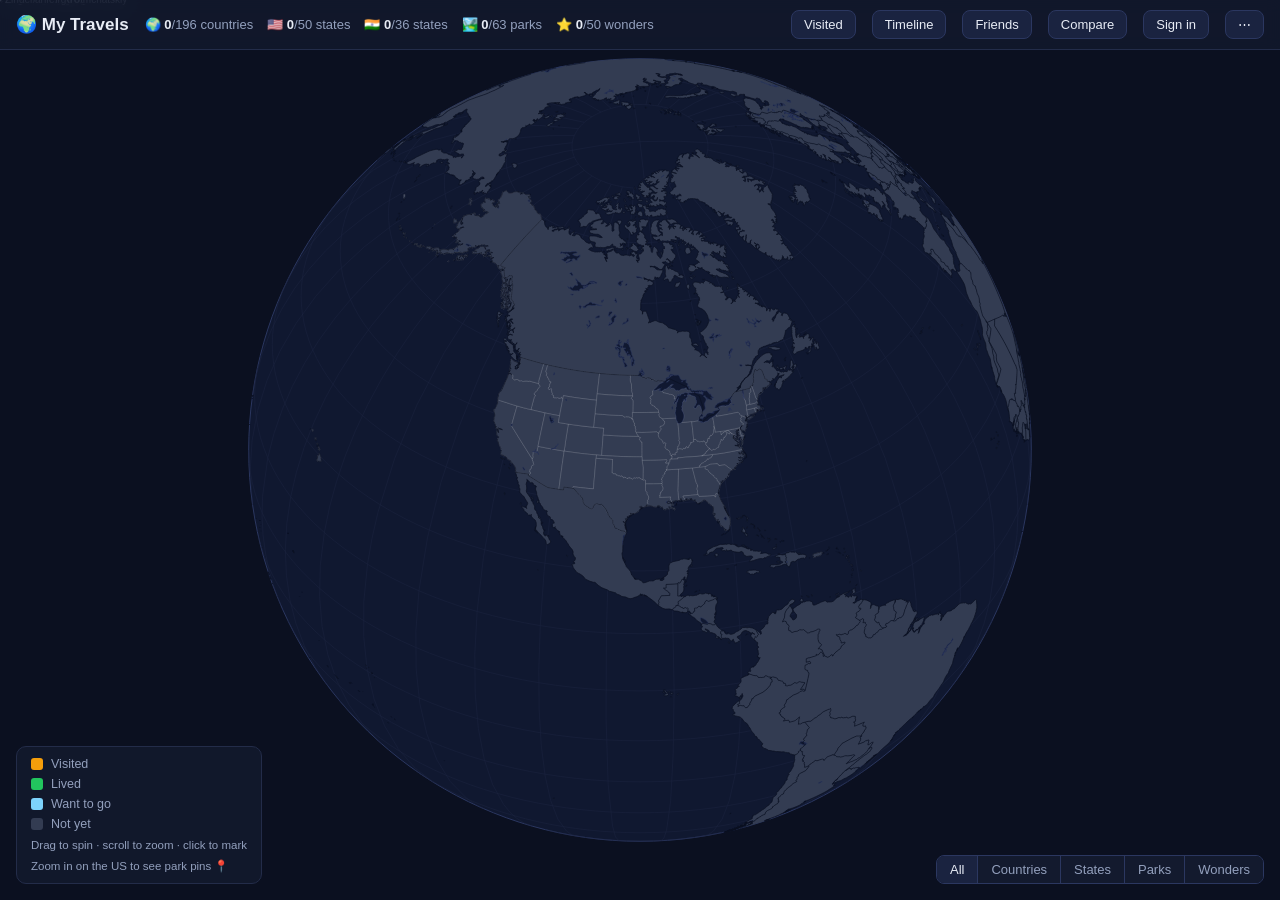
==== index.html @ b5b7df64 "update Co-Authored-By: Claude Opus 5.5 <noreply@anthropic.com>" ====
<!DOCTYPE html>
<html lang="en">
<head>
  <meta charset="UTF-8">
  <meta name="viewport" content="width=device-width, initial-scale=1.0, maximum-scale=1.0, user-scalable=no">
  <title>My Travels</title>
  <link rel="icon" href="data:image/svg+xml,<svg xmlns='http://www.w3.org/2000/svg' viewBox='0 0 100 100'><text y='.9em' font-size='90'>🌍</text></svg>">
  <link rel="stylesheet" href="css/style.css?v=23">
</head>
<body>
  <div class="topbar">
    <h1>🌍 My Travels</h1>
    <div class="stats" id="stats"></div>
    <div class="spacer"></div>
    <a href="visited.html">Visited</a>
    <a href="timeline.html">Timeline</a>
    <button class="btn" id="btn-friends">Friends</button>
    <button class="btn" id="btn-compare">Compare</button>
    <button class="btn" id="btn-account">Sign in</button>
    <div class="menu-wrap">
      <button class="btn" id="btn-menu" title="More">⋯</button>
      <div class="menu" id="menu-dropdown">
        <button id="btn-reset">Reset view</button>
        <button id="btn-export" title="Download my-travels.js to commit to git">Export data</button>
        <button id="btn-clear" title="Drop browser edits, back to the committed file">Clear local edits</button>
      </div>
    </div>
  </div>

  <div class="seg seg-float" id="view-toggle">
    <button data-mode="all" class="active">All</button>
    <button data-mode="countries">Countries</button>
    <button data-mode="states">States</button>
    <button data-mode="parks">Parks</button>
    <button data-mode="landmarks">Wonders</button>
  </div>

  <svg id="globe"></svg>

  <div class="legend" id="legend-default">
    <div class="row"><span class="swatch" style="background: var(--visited)"></span> Visited</div>
    <div class="row"><span class="swatch" style="background: var(--lived)"></span> Lived</div>
    <div class="row"><span class="swatch" style="background: var(--want)"></span> Want to go</div>
    <div class="row"><span class="swatch" style="background: var(--land)"></span> Not yet</div>
    <div class="hint">Drag to spin · scroll to zoom · click to mark</div>
    <div class="hint" id="park-hint">Zoom in on the US to see park pins 📍</div>
  </div>

  <div class="legend" id="legend-compare" style="display: none">
    <div class="row cmp-head">
      <b id="compare-name"></b>
      <button class="btn small" id="compare-exit">Exit</button>
    </div>
    <div class="row"><span class="swatch" style="background: var(--accent)"></span> Both <span class="cmp-count" id="cmp-count-both"></span></div>
    <div class="row"><span class="swatch" style="background: var(--visited)"></span> Only <span id="legend-a-name"></span> <span class="cmp-count" id="cmp-count-a"></span></div>
    <div class="row"><span class="swatch" style="background: var(--lived)"></span> Only <span id="legend-b-name"></span> <span class="cmp-count" id="cmp-count-b"></span></div>
    <div class="row"><span class="swatch" style="background: var(--land)"></span> Neither</div>
    <div id="cmp-unit"></div>
  </div>

  <div id="compare-modal" class="modal-backdrop">
    <div class="modal">
      <button class="close" id="compare-close">✕</button>
      <h3>Compare maps</h3>
      <div id="compare-body"></div>
    </div>
  </div>

  <div id="friends-modal" class="modal-backdrop">
    <div class="modal">
      <button class="close" id="friends-close">✕</button>
      <h3>Friends</h3>
      <div id="friends-body"></div>
    </div>
  </div>

  <div id="tooltip"></div>

  <div id="mark-toast" style="display: none">
    <span id="toast-label"></span>
    <button class="btn small" id="toast-note">✎ Add note</button>
    <button class="btn small" id="toast-close">✕</button>
  </div>

  <div id="note-modal" class="modal-backdrop">
    <div class="modal">
      <button class="close" id="note-close">✕</button>
      <h3 id="note-title">Add note</h3>
      <div class="note-row">
        <div class="my-picker" id="gnote-from" title="From"></div>
        <div class="my-picker" id="gnote-to" title="To (optional)"></div>
      </div>
      <textarea id="gnote-text" rows="3" placeholder="What did you see / do?"></textarea>
      <div class="acct-error" id="gnote-error"></div>
      <button class="btn primary" id="gnote-save">Save</button>
    </div>
  </div>

  <div id="account-modal" class="modal-backdrop">
    <div class="modal">
      <button class="close" id="account-close">✕</button>
      <h3>Account</h3>
      <div id="account-body"></div>
    </div>
  </div>

  <div id="park-card">
    <button class="close">✕</button>
    <div class="photo">🏞️</div>
    <div class="body">
      <h3></h3>
      <div class="sub"></div>
      <div class="actions">
        <button class="toggle-visited">Mark as Visited</button>
        <button class="toggle-wish">Mark as Wish</button>
        <button class="btn small" id="card-note" title="Add a note">✎</button>
      </div>
    </div>
  </div>

  <script src="vendor/d3.v7.min.js"></script>
  <script src="vendor/topojson-client.min.js"></script>
  <script src="vendor/supabase.min.js"></script>
  <script src="js/supabase-config.js?v=2"></script>
  <script src="data/my-travels.js?v=2"></script>
  <script src="js/countries-meta.js?v=2"></script>
  <script src="js/continents.js?v=6"></script>
  <script src="js/parks.js?v=2"></script>
  <script src="js/landmarks.js?v=1"></script>
  <script src="js/store.js?v=8"></script>
  <script src="js/account.js?v=2"></script>
  <script src="js/friends.js?v=4"></script>
  <script src="js/compare.js?v=2"></script>
  <script src="js/app.js?v=18"></script>
</body>
</html>
---- css/style.css ----
:root {
  --bg: #0b1020;
  --panel: #131a2e;
  --panel-2: #1a2340;
  --text: #e8ecf5;
  --muted: #93a0bd;
  --land: #333c52;
  --land-hover: #46516d;
  --border: #0b1020;
  --ocean: #101830;
  --visited: #f59e0b;
  --lived: #22c55e;
  --want: #7dd3fc;
  --accent: #60a5fa;
}

* { box-sizing: border-box; margin: 0; padding: 0; }

body {
  font-family: -apple-system, BlinkMacSystemFont, "Segoe UI", Roboto, sans-serif;
  background: var(--bg);
  color: var(--text);
  overflow: hidden;
}

body.page { overflow: auto; }

/* ---------- top bar ---------- */
.topbar {
  position: fixed;
  top: 0; left: 0; right: 0;
  z-index: 10;
  display: flex;
  align-items: center;
  gap: 16px;
  padding: 10px 16px;
  background: color-mix(in srgb, var(--panel) 82%, transparent);
  backdrop-filter: blur(8px);
  border-bottom: 1px solid #232c49;
  flex-wrap: wrap;
}

body.page .topbar { position: sticky; }

.topbar h1 { font-size: 17px; font-weight: 700; white-space: nowrap; }

.stats { display: flex; gap: 14px; font-size: 13px; color: var(--muted); flex-wrap: wrap; }
.stats b { color: var(--text); }

.topbar .spacer { flex: 1; }

.topbar a, button.btn {
  font-size: 13px;
  color: var(--text);
  background: var(--panel-2);
  border: 1px solid #2b3760;
  border-radius: 8px;
  padding: 6px 12px;
  text-decoration: none;
  cursor: pointer;
}
.topbar a:hover, button.btn:hover { background: #223058; }

.seg {
  display: flex;
  border: 1px solid #2b3760;
  border-radius: 8px;
  overflow: hidden;
}
.seg button {
  background: var(--panel);
  color: var(--muted);
  border: none;
  padding: 6px 13px;
  font-size: 13px;
  cursor: pointer;
}
.seg button + button { border-left: 1px solid #2b3760; }
.seg button.active { background: var(--panel-2); color: var(--text); }

/* Floating view toggle, bottom-right */
.seg-float {
  position: fixed;
  right: 16px;
  bottom: 16px;
  z-index: 10;
  background: color-mix(in srgb, var(--panel) 85%, transparent);
  backdrop-filter: blur(8px);
}

/* Overflow menu */
.menu-wrap { position: relative; }
.menu {
  display: none;
  position: absolute;
  right: 0;
  top: calc(100% + 6px);
  background: var(--panel);
  border: 1px solid #2b3760;
  border-radius: 10px;
  padding: 6px;
  min-width: 170px;
  z-index: 30;
}
.menu.open { display: block; }
.menu button {
  display: block;
  width: 100%;
  text-align: left;
  background: none;
  border: none;
  color: var(--text);
  font-size: 13px;
  padding: 8px 10px;
  border-radius: 6px;
  cursor: pointer;
}
.menu button:hover { background: var(--panel-2); }

/* Compare modal selects */
.compare-pick { display: flex; align-items: center; gap: 8px; margin-bottom: 10px; }
.compare-pick label { font-size: 12.5px; color: var(--muted); width: 60px; }
.compare-pick select {
  flex: 1;
  background: var(--bg);
  border: 1px solid #2b3760;
  border-radius: 8px;
  color: var(--text);
  padding: 8px 10px;
  font-size: 13.5px;
}

/* ---------- globe ---------- */
#globe { position: fixed; inset: 0; cursor: grab; touch-action: none; }
#globe:active { cursor: grabbing; }

.country { stroke: none; }
.lake { fill: var(--ocean); stroke: #2b3760; stroke-width: 0.5; }
/* State lines are a faint light hairline so they read as subdivisions
   inside a country, not as more national borders (the dark border mesh is
   drawn on top of this layer and carries the country outline). */
.state { stroke: #ffffff; stroke-opacity: 0.28; stroke-width: 0.45; }
.country, .state { cursor: pointer; }
.country:hover, .state:hover { stroke: #e8eefb; stroke-opacity: 1; stroke-width: 1; }

.status-none { fill: var(--land); }
.status-visited { fill: var(--visited); }
.status-lived { fill: var(--lived); }
.status-want { fill: var(--want); }

/* Compare mode: blue = both, orange = person A, green = person B */
.cmp-none { fill: var(--land); }
.cmp-both { fill: var(--accent); }
.cmp-a { fill: var(--visited); }
.cmp-b { fill: var(--lived); }

/* City labels (display-only) */
.city circle { fill: #dbe4f5; stroke: #0b1020; stroke-width: 1; }
.city text {
  font-size: 10px;
  font-weight: 500;
  fill: #c6d0e4;
  paint-order: stroke;
  stroke: #0b1020;
  stroke-width: 2.5px;
}
.city.capital circle { fill: #fff; }
.city.capital text { font-weight: 700; font-size: 10.5px; }

.park { cursor: pointer; }
.park .pin-body { stroke: #0b1020; stroke-width: 1; }

/* Pin name labels: shown/hidden per frame by the declutter pass in app.js */
.park-label {
  display: none;
  font-size: 10.5px;
  font-weight: 600;
  fill: #e5e9f2;
  paint-order: stroke;
  stroke: #0b1020;
  stroke-width: 2.5px;
}

.pin-star {
  font-size: 9px;
  font-weight: 700;
  fill: #0b1020;
  pointer-events: none;
}
.park .pin-body { fill: #7c8db0; }
.park.st-visited .pin-body { fill: #ef4444; }
.park.st-want .pin-body { fill: var(--want); }
/* Compare colors come after the status rules — source order wins. */
.park.cmp-both .pin-body { fill: var(--accent); }
.park.cmp-a .pin-body { fill: var(--visited); }
.park.cmp-b .pin-body { fill: var(--lived); }
.park.cmp-none .pin-body { fill: #7c8db0; }
.park:hover .pin-body { stroke: #fff; }

/* Pin groups: count bubble for pins too close together to tell apart */
.pin-group { cursor: pointer; }
.pin-group circle { fill: #7c8db0; stroke: #0b1020; stroke-width: 1.5; }
.pin-group.has-marked circle { fill: #ef4444; }
.pin-group:hover circle { stroke: #fff; }
.pin-group-count {
  font-size: 11px;
  font-weight: 700;
  fill: #0b1020;
  pointer-events: none;
}
.pin-group.has-marked .pin-group-count { fill: #fff; }

.flag {
  width: 20px;
  height: auto;
  border-radius: 2px;
  box-shadow: 0 0 0 1px #0006;
  flex: none;
}
#tooltip .flag { width: 18px; vertical-align: -3px; margin-right: 6px; }
.stats i { font-style: normal; color: var(--muted); font-size: 11.5px; }

h3.territories {
  font-size: 11.5px;
  text-transform: uppercase;
  letter-spacing: 0.06em;
  color: #6b7894;
  margin: 12px 0 8px;
  font-weight: 600;
}

/* ---------- floating UI ---------- */
.legend {
  position: fixed;
  left: 16px; bottom: 16px;
  z-index: 10;
  background: color-mix(in srgb, var(--panel) 85%, transparent);
  border: 1px solid #232c49;
  border-radius: 10px;
  padding: 10px 14px;
  font-size: 12.5px;
  color: var(--muted);
  display: grid;
  gap: 6px;
}
.legend .row { display: flex; align-items: center; gap: 8px; }
.legend .cmp-head { justify-content: space-between; gap: 12px; color: var(--text); margin-bottom: 2px; }
.cmp-count { margin-left: auto; font-weight: 700; color: var(--text); padding-left: 10px; }
#cmp-unit { color: var(--muted); font-size: 11px; margin-top: 2px; }
.legend .swatch { width: 12px; height: 12px; border-radius: 3px; }
.legend .hint { margin-top: 2px; font-size: 11.5px; }

#tooltip {
  position: fixed;
  z-index: 20;
  pointer-events: none;
  background: #0f1526ee;
  border: 1px solid #2b3760;
  border-radius: 8px;
  padding: 7px 10px;
  font-size: 12.5px;
  display: none;
  max-width: 240px;
}
#tooltip .tt-status { color: var(--muted); font-size: 11.5px; }

/* ---------- park card ---------- */
#park-card {
  position: fixed;
  right: 16px; top: 64px;
  z-index: 15;
  width: 280px;
  background: var(--panel);
  border: 1px solid #2b3760;
  border-radius: 12px;
  overflow: hidden;
  display: none;
}
#park-card.open { display: block; }
#park-card .photo {
  width: 100%; height: 150px;
  background: var(--panel-2) center/cover no-repeat;
  display: flex; align-items: center; justify-content: center;
  color: var(--muted); font-size: 32px;
}
#park-card .body { padding: 12px 14px 14px; }
#park-card h3 { font-size: 15px; margin-bottom: 2px; }
#park-card .sub { color: var(--muted); font-size: 12.5px; margin-bottom: 10px; }
#park-card .actions { display: flex; gap: 8px; align-items: center; }
#park-card .close {
  position: absolute; top: 8px; right: 8px;
  background: #0009; border: none; color: #fff;
  width: 24px; height: 24px; border-radius: 50%;
  cursor: pointer; font-size: 13px; line-height: 1;
}
#park-card a.wiki-link { font-size: 12px; color: var(--accent); text-decoration: none; }

button.toggle-visited, button.toggle-wish {
  background: var(--panel-2);
  color: var(--text);
  border: 1px solid #2b3760;
  border-radius: 8px;
  padding: 6px 12px;
  font-size: 13px;
  cursor: pointer;
}
button.toggle-visited.is-visited { background: var(--visited); border-color: var(--visited); color: #1a1203; font-weight: 600; }
button.toggle-visited.is-want, button.toggle-wish.is-want { background: var(--want); border-color: var(--want); color: #082030; font-weight: 600; }

/* ---------- account modal ---------- */
.modal-backdrop {
  position: fixed;
  inset: 0;
  z-index: 40;
  background: #000a;
  display: none;
  align-items: center;
  justify-content: center;
}
.modal-backdrop.open { display: flex; }
.modal {
  position: relative;
  width: 320px;
  background: var(--panel);
  border: 1px solid #2b3760;
  border-radius: 12px;
  padding: 20px;
}
.modal h3 { font-size: 16px; margin-bottom: 12px; }
.modal .close {
  position: absolute; top: 10px; right: 10px;
  background: none; border: none; color: var(--muted);
  cursor: pointer; font-size: 14px;
}
.modal input {
  width: 100%;
  margin-bottom: 8px;
  padding: 8px 10px;
  background: var(--bg);
  border: 1px solid #2b3760;
  border-radius: 8px;
  color: var(--text);
  font-size: 13.5px;
}
.modal input:focus { outline: none; border-color: var(--accent); }
.acct-line { font-size: 13.5px; margin-bottom: 10px; }
.acct-line.muted { color: var(--muted); font-size: 12.5px; }
.acct-error { color: #f87171; font-size: 12.5px; min-height: 16px; margin-bottom: 6px; }
.acct-actions { display: flex; gap: 8px; }
.modal .btn { width: auto; }
.modal .btn.primary { background: var(--accent); border-color: var(--accent); color: #081020; font-weight: 600; }
.modal .btn.google { width: 100%; margin-bottom: 4px; }
.acct-divider {
  color: var(--muted);
  font-size: 11.5px;
  text-align: center;
  margin: 8px 0 10px;
  text-transform: uppercase;
  letter-spacing: 0.05em;
}
#btn-account.signed-in { border-color: #2e7d4f; }

button.btn.small { padding: 4px 10px; font-size: 12px; }

.friend-row {
  display: flex;
  align-items: center;
  gap: 8px;
  padding: 8px 0;
  border-bottom: 1px solid #232c49;
  font-size: 13.5px;
}
.friend-row.you { color: var(--muted); }
.friend-name { font-weight: 600; min-width: 90px; }
.friend-stats { flex: 1; color: var(--muted); font-size: 12.5px; }

.add-friend { display: flex; gap: 8px; margin-top: 12px; }
.add-friend input { flex: 1; margin-bottom: 0; }

#legend-compare { border-color: var(--accent); }

#mark-toast {
  position: fixed;
  bottom: 70px;
  left: 50%;
  transform: translateX(-50%);
  z-index: 14;
  display: flex;
  align-items: center;
  gap: 10px;
  background: color-mix(in srgb, var(--panel) 92%, transparent);
  border: 1px solid #2b3760;
  border-radius: 10px;
  padding: 8px 14px;
  font-size: 13px;
}
#mark-toast .flag { vertical-align: -3px; }
#note-modal .note-row { display: flex; gap: 8px; margin-bottom: 8px; }

/* Dark textarea everywhere (was unstyled/white in the note modal) */
.modal textarea {
  width: 100%;
  background: var(--bg);
  border: 1px solid #2b3760;
  border-radius: 8px;
  color: var(--text);
  caret-color: var(--text);
  padding: 8px 10px;
  font-size: 13.5px;
  font-family: inherit;
  margin-bottom: 8px;
}
.modal textarea:focus { outline: none; border-color: var(--accent); }

/* Compact month/year dropdown pairs */
.my-picker { display: flex; gap: 6px; flex: 1; min-width: 0; }
.my-picker select {
  flex: 1;
  min-width: 0;
  background: var(--bg);
  border: 1px solid #2b3760;
  border-radius: 8px;
  color: var(--text);
  padding: 7px 6px;
  font-size: 13px;
}
.my-picker select:focus { outline: none; border-color: var(--accent); }
.note-row { flex-wrap: wrap; }

.tt-note { opacity: 0.75; }

/* ---------- visited page ---------- */
.page main { max-width: 1000px; margin: 0 auto; padding: 20px 16px 60px; }

.tabs { display: flex; gap: 8px; margin: 6px 0 18px; }
.tabs button {
  background: var(--panel);
  color: var(--muted);
  border: 1px solid #232c49;
  border-radius: 999px;
  padding: 8px 18px;
  font-size: 14px;
  cursor: pointer;
}
.tabs button.active { background: var(--panel-2); color: var(--text); border-color: #3b4a7a; }

.tab-pane { display: none; }
.tab-pane.active { display: block; }

.pane-stats { color: var(--muted); font-size: 13.5px; margin-bottom: 16px; }
.pane-stats b { color: var(--text); }

h2.continent {
  font-size: 14px;
  text-transform: uppercase;
  letter-spacing: 0.08em;
  color: var(--muted);
  margin: 22px 0 10px;
}

/* ---------- postage stamps (Visited page) ----------
   Perforated edge: a grid of transparent holes masked out of the stamp,
   one per --hole spacing, centered on the edges ("round" fits a whole
   number of holes); the content-box layer keeps the interior solid. */
.stamp {
  --r: 4px;
  --paper: #1a2238;
  --ink: var(--muted);
  --frame: #2c3656;
  position: relative;
  display: block;
  padding: calc(2 * var(--r));
  background: var(--paper);
  border: none;
  color: var(--ink);
  font: inherit;
  text-align: center;
  cursor: pointer;
  user-select: none;
  -webkit-mask:
    radial-gradient(var(--r) at var(--r) var(--r), #0000 97%, #000)
      calc(-1 * var(--r)) calc(-1 * var(--r)) / calc(3 * var(--r)) calc(3 * var(--r)) round,
    linear-gradient(#000 0 0) content-box;
  mask:
    radial-gradient(var(--r) at var(--r) var(--r), #0000 97%, #000)
      calc(-1 * var(--r)) calc(-1 * var(--r)) / calc(3 * var(--r)) calc(3 * var(--r)) round,
    linear-gradient(#000 0 0) content-box;
  transition: transform 0.15s ease, background-color 0.2s;
}
.stamp:hover { transform: translateY(-2px) rotate(-1deg); }
.stamp.visited, .stamp.lived { transform: rotate(var(--tilt, 0deg)); }
.stamp.visited:hover, .stamp.lived:hover { transform: translateY(-2px) rotate(var(--tilt, 0deg)); }
.stamp-frame {
  display: flex;
  flex-direction: column;
  align-items: center;
  gap: 7px;
  height: 100%;
  padding: 10px 6px 9px;
  border: 1.5px dashed var(--frame);
}
.stamp-art { height: 30px; display: flex; align-items: center; }
.stamp-flag {
  height: 28px;
  width: auto;
  max-width: 46px;
  box-shadow: 0 0 0 1px #0004;
  filter: grayscale(0.9) brightness(0.75);
}
.stamp-mono {
  font: 700 19px/1 Georgia, "Times New Roman", serif;
  letter-spacing: 0.04em;
  opacity: 0.8;
}
.stamp-name {
  font: 600 11.5px/1.25 Georgia, "Times New Roman", serif;
  letter-spacing: 0.02em;
}

/* Marked stamps turn to paper with a frame in the status color. */
.stamp.visited, .stamp.lived { --paper: #f3ead6; --ink: #2b2417; }
.stamp.visited { --frame: #d58a12; --postmark: #b4540a; }
.stamp.lived { --frame: #1f9d4c; --postmark: #157a3a; }
.stamp.want { --paper: #1f3152; --ink: #cfe8fa; --frame: var(--want); --postmark: var(--want); }
.stamp.visited .stamp-frame, .stamp.lived .stamp-frame, .stamp.want .stamp-frame { border-style: solid; }
.stamp.visited .stamp-flag, .stamp.lived .stamp-flag, .stamp.want .stamp-flag { filter: none; }

/* Postmark: ringed, tilted ink stamp with cancellation lines, struck
   across the top corner of the art like a real cancellation. */
.postmark {
  position: absolute;
  right: 2px;
  top: 4px;
  width: 46px;
  height: 46px;
  display: none;
  flex-direction: column;
  align-items: center;
  justify-content: center;
  gap: 2px;
  border-radius: 50%;
  border: 2px solid var(--postmark);
  box-shadow: inset 0 0 0 2px var(--paper), inset 0 0 0 3px var(--postmark);
  color: var(--postmark);
  font: 800 8.5px/1 -apple-system, BlinkMacSystemFont, "Segoe UI", sans-serif;
  letter-spacing: 0.08em;
  text-transform: uppercase;
  transform: rotate(-18deg);
  opacity: 0.8;
  pointer-events: none;
}
.postmark::before {
  content: "";
  position: absolute;
  right: 100%;
  top: 13px;
  width: 26px;
  height: 18px;
  background: repeating-linear-gradient(var(--postmark) 0 1.5px, transparent 1.5px 6px);
  opacity: 0.7;
}
.stamp.visited .postmark, .stamp.lived .postmark, .stamp.want .postmark { display: flex; }
.postmark b { font-weight: 800; }
.postmark i { font-size: 7px; font-weight: 700; font-style: normal; letter-spacing: 0.04em; }
.park-tile .postmark i { font-size: 8px; }
.stamp.want .postmark { border-style: dashed; opacity: 0.7; }

.stamp-grid {
  display: grid;
  grid-template-columns: repeat(auto-fill, minmax(112px, 1fr));
  gap: 12px;
}
.stamp-grid.terr { grid-template-columns: repeat(auto-fill, minmax(96px, 1fr)); }
.stamp-grid.terr .stamp { opacity: 0.85; }
.stamp-grid.terr .stamp-name { font-size: 10.5px; }
.stamp-grid.terr .stamp-flag { height: 22px; }

/* Photo art for park / wonder stamps in the passport. */
.stamp-photo {
  width: 52px; height: 34px;
  display: flex; align-items: center; justify-content: center;
  background: var(--panel-2) center/cover no-repeat;
  box-shadow: 0 0 0 1px #0004;
  font-size: 16px;
}

/* ---------- passport view ---------- */
.view-switch { display: inline-flex; margin: 6px 0 16px; }
.stamp.in-passport { cursor: default; }
.passport-cover {
  display: flex;
  align-items: center;
  gap: 16px;
  padding: 18px 22px;
  margin-bottom: 18px;
  border-radius: 6px 14px 14px 6px;
  background: linear-gradient(135deg, #3a1420, #22101a);
  box-shadow: inset 6px 0 0 #00000040;
  color: #e7c873;
}
.passport-cover .crest { font-size: 34px; filter: sepia(1) saturate(2.5) hue-rotate(5deg); }
.cover-title {
  font: 700 22px/1.1 Georgia, "Times New Roman", serif;
  letter-spacing: 0.32em;
  text-transform: uppercase;
}
.cover-sub { margin-top: 4px; font-size: 12.5px; color: #d9c18a; opacity: 0.85; }
.passport-empty { color: var(--muted); font-size: 13.5px; margin: 6px 2px 20px; max-width: 560px; }

/* Each year is a passport page: faint guilloche rings on navy paper, with
   a darker spine on the left edge. */
.passport-page {
  position: relative;
  padding: 16px 18px 20px 26px;
  margin-bottom: 18px;
  border: 1px solid #263052;
  border-radius: 4px 12px 12px 4px;
  background:
    repeating-radial-gradient(circle at 85% 115%, #ffffff06 0 1px, transparent 1px 8px),
    linear-gradient(90deg, #00000038, transparent 22px),
    #141c33;
}
.passport-page header {
  display: flex;
  align-items: baseline;
  gap: 12px;
  margin-bottom: 14px;
  border-bottom: 1px dashed #2c3656;
  padding-bottom: 8px;
}
.passport-page h2 { font: 700 26px/1 Georgia, "Times New Roman", serif; color: var(--text); }
.passport-page header span { color: var(--muted); font-size: 12.5px; }
.passport-page.wishlist { background: #121a2e; border-style: dashed; }

/* Park / wonder stamps: the photo is the stamp art. */
.park-grid {
  display: grid;
  grid-template-columns: repeat(auto-fill, minmax(210px, 1fr));
  gap: 16px;
}
.park-tile.stamp { --r: 6px; cursor: default; text-align: left; }
.park-tile .stamp-frame { align-items: stretch; gap: 0; padding: 6px; position: relative; }
.park-tile .photo {
  width: 100%; height: 120px;
  background: var(--panel-2) center/cover no-repeat;
  display: flex; align-items: center; justify-content: center;
  font-size: 26px; color: var(--muted);
  filter: grayscale(0.7) brightness(0.8);
}
.park-tile.visited .photo, .park-tile.lived .photo, .park-tile.want .photo { filter: none; }
.park-tile .denom {
  position: absolute;
  top: 10px; left: 10px;
  padding: 1px 6px;
  background: var(--paper);
  color: var(--ink);
  font: 700 11px/1.4 Georgia, "Times New Roman", serif;
}
.park-tile .body { padding: 9px 4px 3px; }
.park-tile h3 { font: 600 13.5px/1.25 Georgia, "Times New Roman", serif; margin-bottom: 1px; color: var(--ink); }
.park-tile.stamp:not(.visited):not(.lived) h3 { color: var(--text); }
.park-tile .sub { color: var(--ink); opacity: 0.75; font-size: 11.5px; margin-bottom: 9px; }
.park-tile .postmark { right: 10px; bottom: auto; top: 96px; width: 58px; height: 58px; font-size: 9.5px; }
.park-tile .postmark::before { top: 18px; }

.footer-note { margin-top: 34px; color: var(--muted); font-size: 12.5px; }

/* ---------- timeline ---------- */
.note-form {
  background: var(--panel);
  border: 1px solid #232c49;
  border-radius: 12px;
  padding: 14px;
  margin-bottom: 20px;
  display: grid;
  gap: 8px;
  max-width: 560px;
}
.note-row { display: flex; gap: 8px; }
.note-row input[list] { flex: 1; }
.note-form input, .note-form textarea {
  background: var(--bg);
  border: 1px solid #2b3760;
  border-radius: 8px;
  color: var(--text);
  padding: 8px 10px;
  font-size: 13.5px;
  font-family: inherit;
}
.note-form input:focus, .note-form textarea:focus { outline: none; border-color: var(--accent); }
.note-form .btn { justify-self: start; }

#timeline { max-width: 640px; }

.tl-year {
  font-size: 22px;
  font-weight: 800;
  letter-spacing: 0.02em;
  margin: 26px 0 14px;
  color: var(--text);
}
.tl-year:first-child { margin-top: 8px; }

.tl-group {
  border-left: 2px solid #2b3760;
  margin-left: 6px;
  padding-left: 20px;
}
.tl-group .timeline-entry { margin: 0 0 10px 18px; }

/* Month subheading on the rail; entries tab in beneath it */
.tl-month {
  position: relative;
  font-size: 13px;
  font-weight: 700;
  color: var(--accent);
  margin: 16px 0 9px;
}
.tl-month:first-child { margin-top: 2px; }
.tl-month::before {
  content: "";
  position: absolute;
  left: -26px;
  top: 3px;
  width: 10px;
  height: 10px;
  border-radius: 50%;
  background: var(--accent);
  border: 2px solid var(--bg);
}

.timeline-entry {
  position: relative;
  background: var(--panel);
  border: 1px solid #232c49;
  border-radius: 12px;
  padding: 11px 40px 11px 14px;
  font-size: 13.5px;
}
.timeline-entry:hover { border-color: #3b4a7a; }

.tl-head { display: flex; align-items: center; gap: 14px; flex-wrap: wrap; }
.tl-when {
  background: var(--accent);
  color: #082030;
  font-weight: 700;
  font-size: 11.5px;
  padding: 2px 9px;
  border-radius: 999px;
  white-space: nowrap;
}
.tl-place { font-weight: 600; font-size: 14px; display: inline-flex; align-items: center; gap: 7px; }
.tl-place .flag { vertical-align: -3px; }
.tl-cont { color: var(--muted); font-size: 11.5px; font-style: italic; }
.tl-text {
  color: var(--muted);
  margin-top: 8px;
  padding-top: 8px;
  border-top: 1px dashed #232c49;
  line-height: 1.5;
}
.tl-actions {
  position: absolute;
  top: 8px;
  right: 8px;
  display: flex;
  gap: 6px;
  opacity: 0;
}
.timeline-entry:hover .tl-actions { opacity: 1; }

/* ---------- mobile ---------- */
@media (max-width: 640px) {
  .topbar { padding: 8px 10px; gap: 6px; }
  .topbar h1 { font-size: 14px; }
  .stats { font-size: 11px; gap: 8px; }
  .topbar a, button.btn { font-size: 12px; padding: 5px 9px; }

  .legend { padding: 8px 10px; font-size: 11px; }
  /* !important: the park hint's visibility is toggled via inline style */
  .legend .hint { display: none !important; }

  .seg-float { right: 8px; bottom: 8px; }
  .seg button { padding: 6px 10px; font-size: 12px; }
  .legend { left: 8px; bottom: 8px; }

  .modal { width: calc(100vw - 32px); max-width: 340px; }
  /* 16px+ inputs stop iOS from auto-zooming the page on focus */
  .modal input, .compare-pick select { font-size: 16px; }

  #park-card { right: 8px; left: 8px; top: auto; bottom: 64px; width: auto; }
}
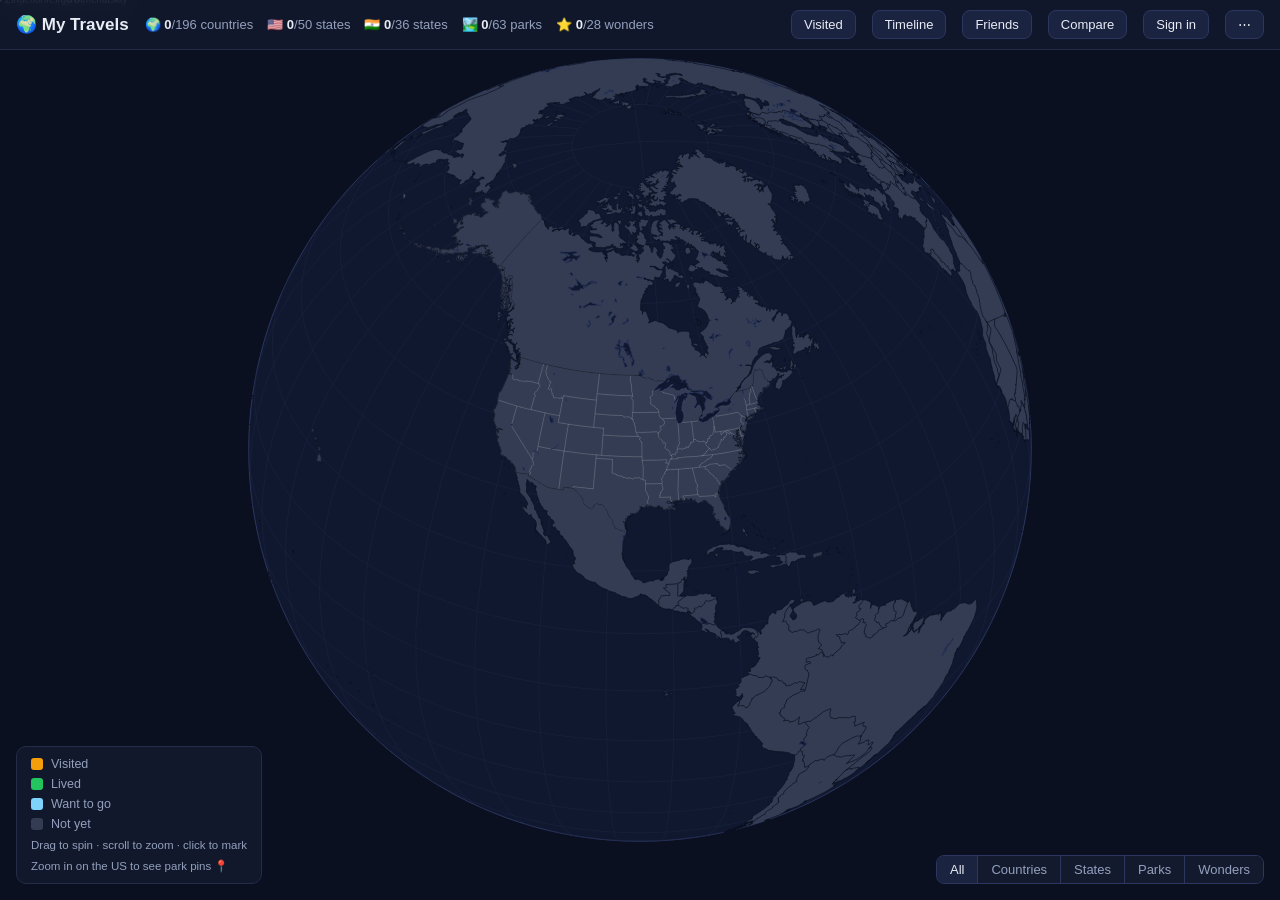
==== commit 953e2531: "update Co-Authored-By: Claude Opus 5.5 <noreply@anthropic.com>" ====
--- a/index.html
+++ b/index.html
@@ -5,7 +5,7 @@
   <meta name="viewport" content="width=device-width, initial-scale=1.0, maximum-scale=1.0, user-scalable=no">
   <title>My Travels</title>
   <link rel="icon" href="data:image/svg+xml,<svg xmlns='http://www.w3.org/2000/svg' viewBox='0 0 100 100'><text y='.9em' font-size='90'>🌍</text></svg>">
-  <link rel="stylesheet" href="css/style.css?v=23">
+  <link rel="stylesheet" href="css/style.css?v=25">
 </head>
 <body>
   <div class="topbar">
@@ -126,11 +126,11 @@
   <script src="js/countries-meta.js?v=2"></script>
   <script src="js/continents.js?v=6"></script>
   <script src="js/parks.js?v=2"></script>
-  <script src="js/landmarks.js?v=1"></script>
-  <script src="js/store.js?v=8"></script>
+  <script src="js/landmarks.js?v=2"></script>
+  <script src="js/store.js?v=9"></script>
   <script src="js/account.js?v=2"></script>
   <script src="js/friends.js?v=4"></script>
   <script src="js/compare.js?v=2"></script>
-  <script src="js/app.js?v=18"></script>
+  <script src="js/app.js?v=19"></script>
 </body>
 </html>
--- a/css/style.css
+++ b/css/style.css
@@ -200,7 +200,7 @@
 /* Pin groups: count bubble for pins too close together to tell apart */
 .pin-group { cursor: pointer; }
 .pin-group circle { fill: #7c8db0; stroke: #0b1020; stroke-width: 1.5; }
-.pin-group.has-marked circle { fill: #ef4444; }
+.pin-group.has-visited circle { fill: #ef4444; }
 .pin-group:hover circle { stroke: #fff; }
 .pin-group-count {
   font-size: 11px;
@@ -208,7 +208,7 @@
   fill: #0b1020;
   pointer-events: none;
 }
-.pin-group.has-marked .pin-group-count { fill: #fff; }
+.pin-group.has-visited .pin-group-count { fill: #fff; }
 
 .flag {
   width: 20px;
@@ -631,6 +631,28 @@
 .passport-page h2 { font: 700 26px/1 Georgia, "Times New Roman", serif; color: var(--text); }
 .passport-page header span { color: var(--muted); font-size: 12.5px; }
 .passport-page.wishlist { background: #121a2e; border-style: dashed; }
+.passport-row {
+  display: grid;
+  grid-template-columns: 112px 1fr;
+  gap: 14px;
+  align-items: start;
+  padding: 12px 0;
+  border-top: 1px dashed #232c49;
+}
+.passport-page header + .passport-row { border-top: none; padding-top: 0; }
+.passport-row-label {
+  padding-top: 6px;
+  font-size: 11px;
+  font-weight: 700;
+  letter-spacing: 0.08em;
+  text-transform: uppercase;
+  color: #6b7894;
+}
+.passport-row .stamp-grid { min-height: 36px; }
+@media (max-width: 640px) {
+  .passport-row { grid-template-columns: 1fr; gap: 8px; }
+  .passport-row-label { padding-top: 0; }
+}
 
 /* Park / wonder stamps: the photo is the stamp art. */
 .park-grid {
@@ -666,6 +688,30 @@
 .footer-note { margin-top: 34px; color: var(--muted); font-size: 12.5px; }
 
 /* ---------- timeline ---------- */
+/* Places picked for a timeline entry; several make a trip. */
+.note-picked { display: flex; flex-wrap: wrap; gap: 6px; }
+.note-picked:empty { display: none; }
+.picked-place {
+  display: inline-flex;
+  align-items: center;
+  gap: 6px;
+  padding: 3px 4px 3px 10px;
+  border: 1px solid #2b3760;
+  border-radius: 999px;
+  background: var(--panel-2);
+  font-size: 12.5px;
+}
+.picked-place .flag { width: 16px; }
+.picked-place button {
+  border: none;
+  background: none;
+  color: var(--muted);
+  cursor: pointer;
+  font-size: 11px;
+  padding: 2px 5px;
+}
+.picked-place button:hover { color: var(--text); }
+.tl-sep { margin: 0 7px; color: var(--muted); }
 .note-form {
   background: var(--panel);
   border: 1px solid #232c49;
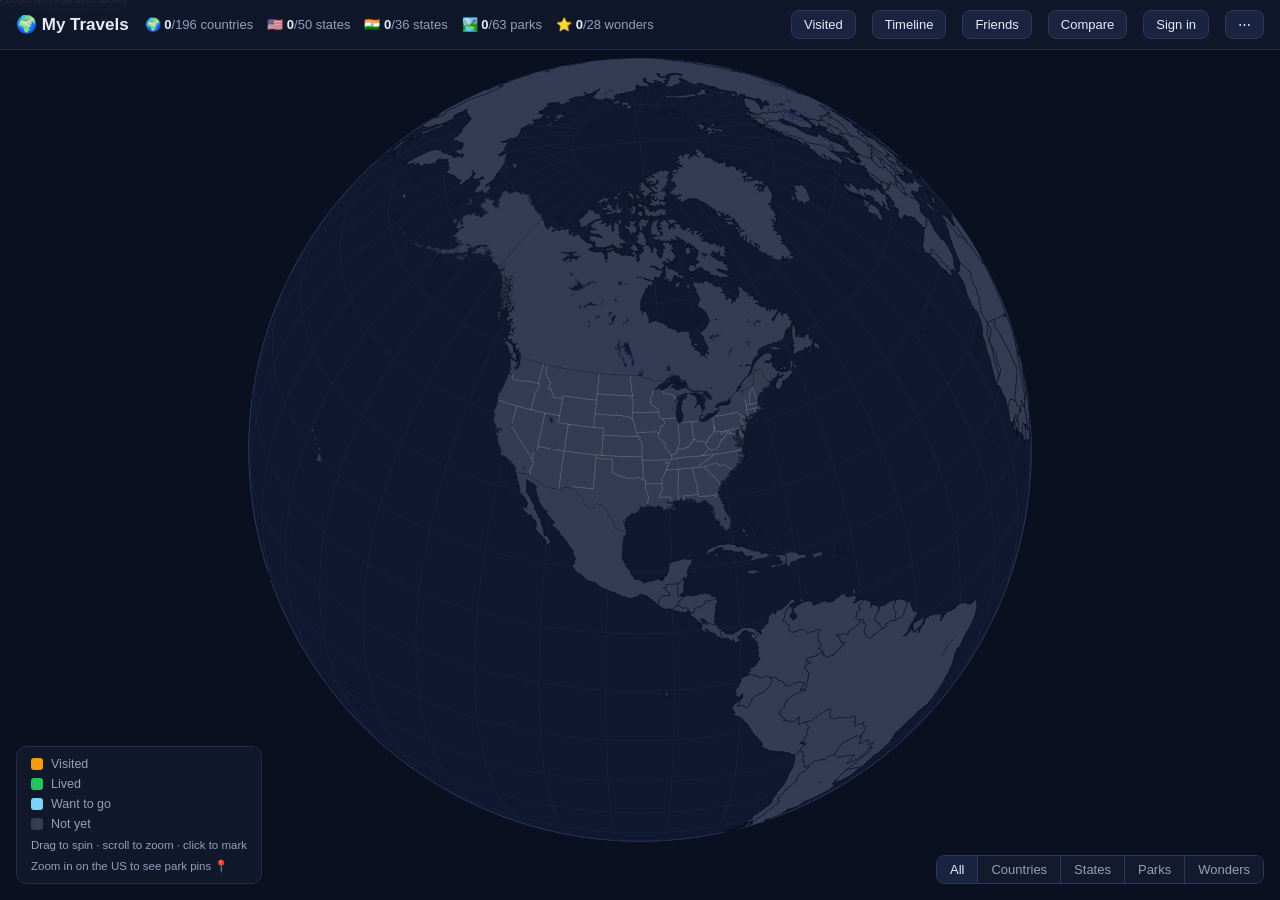
==== commit a77215f1: "update Co-Authored-By: Claude Opus 5.5 <noreply@anthropic.com>" ====
--- a/index.html
+++ b/index.html
@@ -5,7 +5,7 @@
   <meta name="viewport" content="width=device-width, initial-scale=1.0, maximum-scale=1.0, user-scalable=no">
   <title>My Travels</title>
   <link rel="icon" href="data:image/svg+xml,<svg xmlns='http://www.w3.org/2000/svg' viewBox='0 0 100 100'><text y='.9em' font-size='90'>🌍</text></svg>">
-  <link rel="stylesheet" href="css/style.css?v=25">
+  <link rel="stylesheet" href="css/style.css?v=26">
 </head>
 <body>
   <div class="topbar">
--- a/css/style.css
+++ b/css/style.css
@@ -587,6 +587,31 @@
 /* ---------- passport view ---------- */
 .view-switch { display: inline-flex; margin: 6px 0 16px; }
 .stamp.in-passport { cursor: default; }
+/* Year-page badge, top-left: gold star = first visit, circled number = repeat. */
+.visit-badge {
+  position: absolute;
+  top: 11px;
+  left: 11px;
+  display: flex;
+  align-items: center;
+  justify-content: center;
+  pointer-events: none;
+}
+.visit-badge.first {
+  font-size: 15px;
+  line-height: 1;
+  color: #f2b51b;
+  text-shadow: 0 0 1px #5a3d00, 0 1px 1px #0006;
+}
+.visit-badge.repeat {
+  width: 16px;
+  height: 16px;
+  border-radius: 50%;
+  border: 1.5px solid currentColor;
+  color: var(--ink);
+  font: 700 9.5px/1 -apple-system, BlinkMacSystemFont, "Segoe UI", sans-serif;
+}
+.passport-page header .new-count { color: #f2b51b; font-weight: 600; }
 .passport-cover {
   display: flex;
   align-items: center;
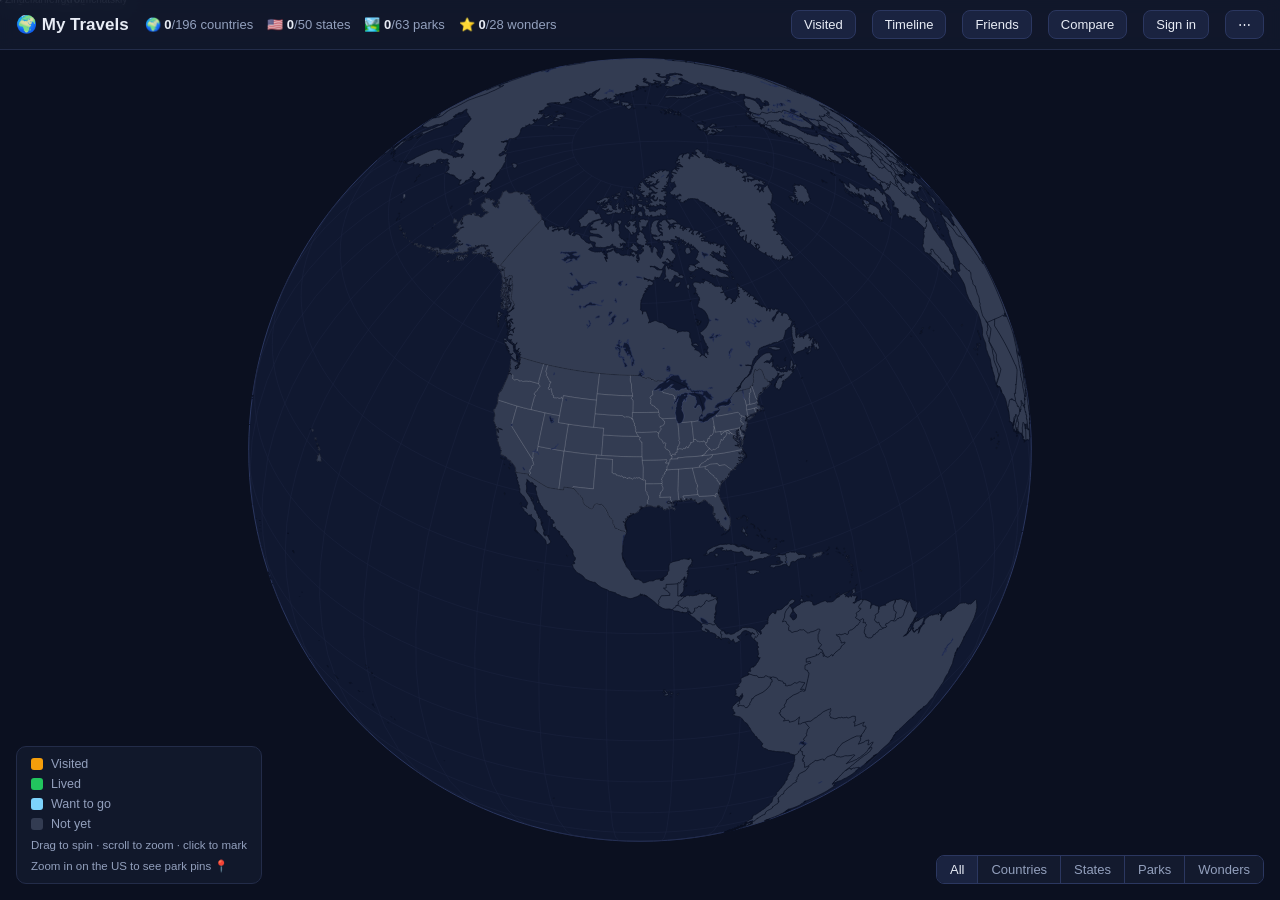
==== commit a85dc300: "update Co-Authored-By: Claude Opus 5.5 <noreply@anthropic.com>" ====
--- a/index.html
+++ b/index.html
@@ -131,6 +131,6 @@
   <script src="js/account.js?v=2"></script>
   <script src="js/friends.js?v=4"></script>
   <script src="js/compare.js?v=2"></script>
-  <script src="js/app.js?v=19"></script>
+  <script src="js/app.js?v=21"></script>
 </body>
 </html>
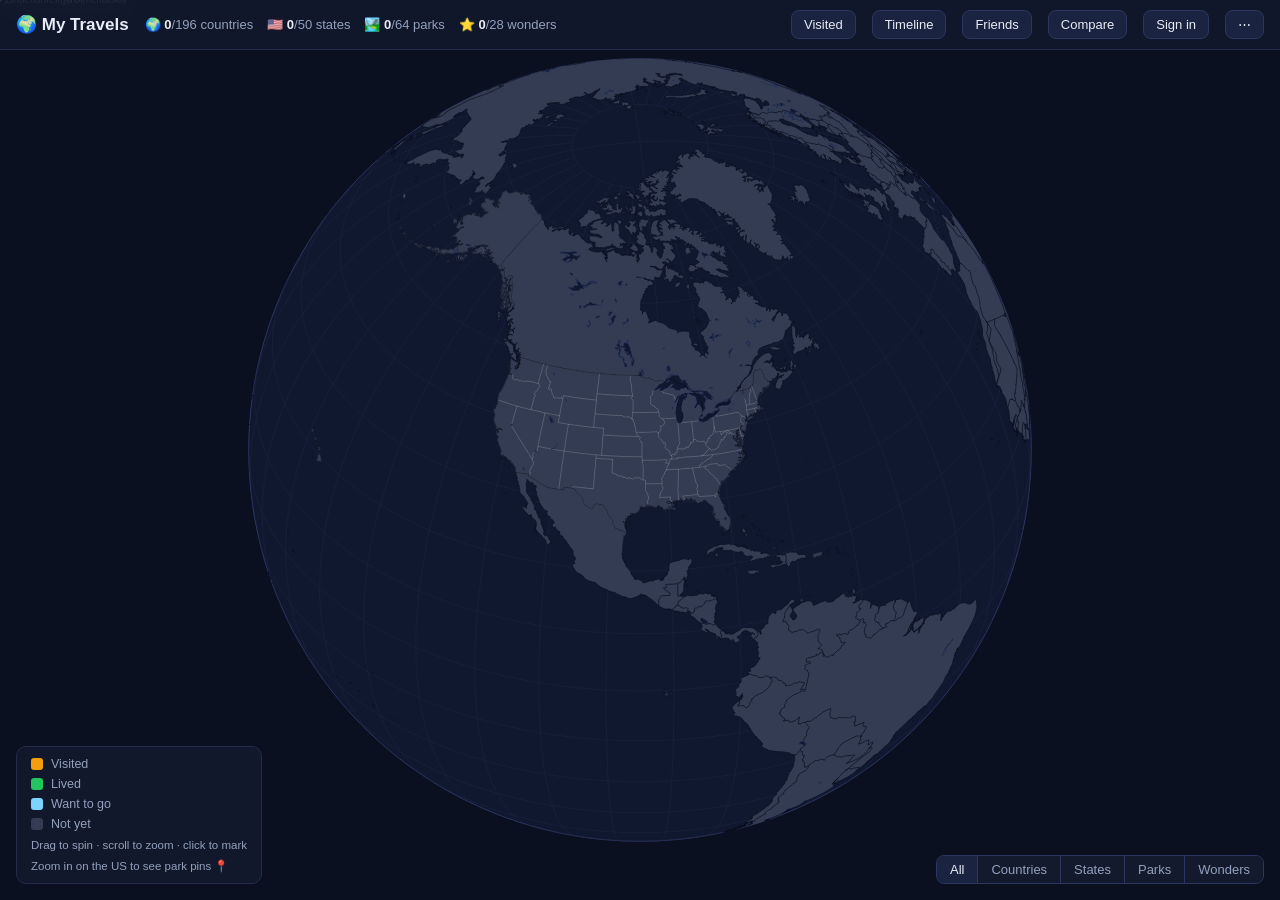
==== commit fd036b4e: "update Co-Authored-By: Claude Opus 5.5 <noreply@anthropic.com>" ====
--- a/index.html
+++ b/index.html
@@ -125,7 +125,7 @@
   <script src="data/my-travels.js?v=2"></script>
   <script src="js/countries-meta.js?v=2"></script>
   <script src="js/continents.js?v=6"></script>
-  <script src="js/parks.js?v=2"></script>
+  <script src="js/parks.js?v=3"></script>
   <script src="js/landmarks.js?v=2"></script>
   <script src="js/store.js?v=9"></script>
   <script src="js/account.js?v=2"></script>
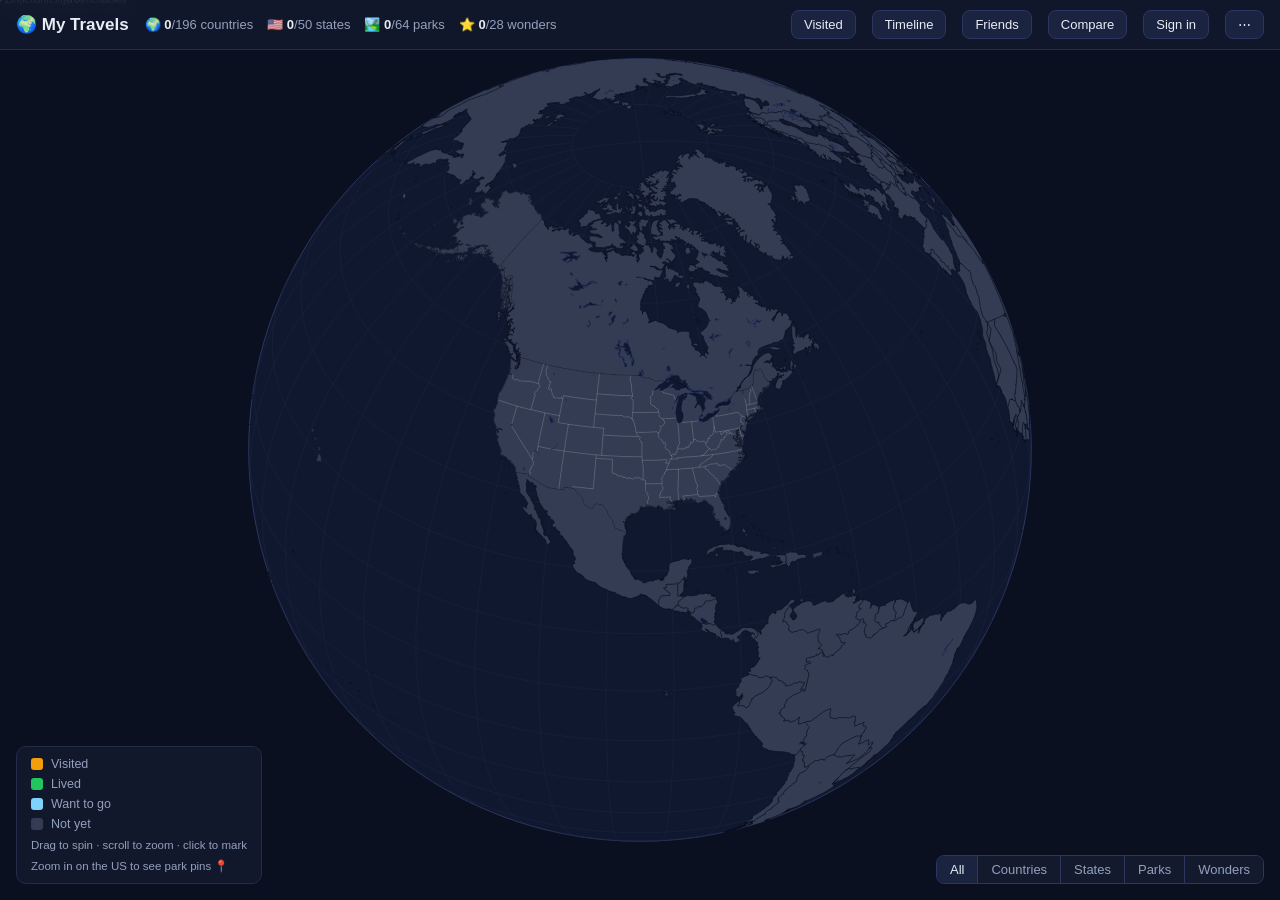
==== commit 92c4dc71: "update Co-Authored-By: Claude Opus 5.5 <noreply@anthropic.com>" ====
--- a/index.html
+++ b/index.html
@@ -124,7 +124,7 @@
   <script src="js/supabase-config.js?v=2"></script>
   <script src="data/my-travels.js?v=2"></script>
   <script src="js/countries-meta.js?v=2"></script>
-  <script src="js/continents.js?v=6"></script>
+  <script src="js/continents.js?v=7"></script>
   <script src="js/parks.js?v=3"></script>
   <script src="js/landmarks.js?v=2"></script>
   <script src="js/store.js?v=9"></script>
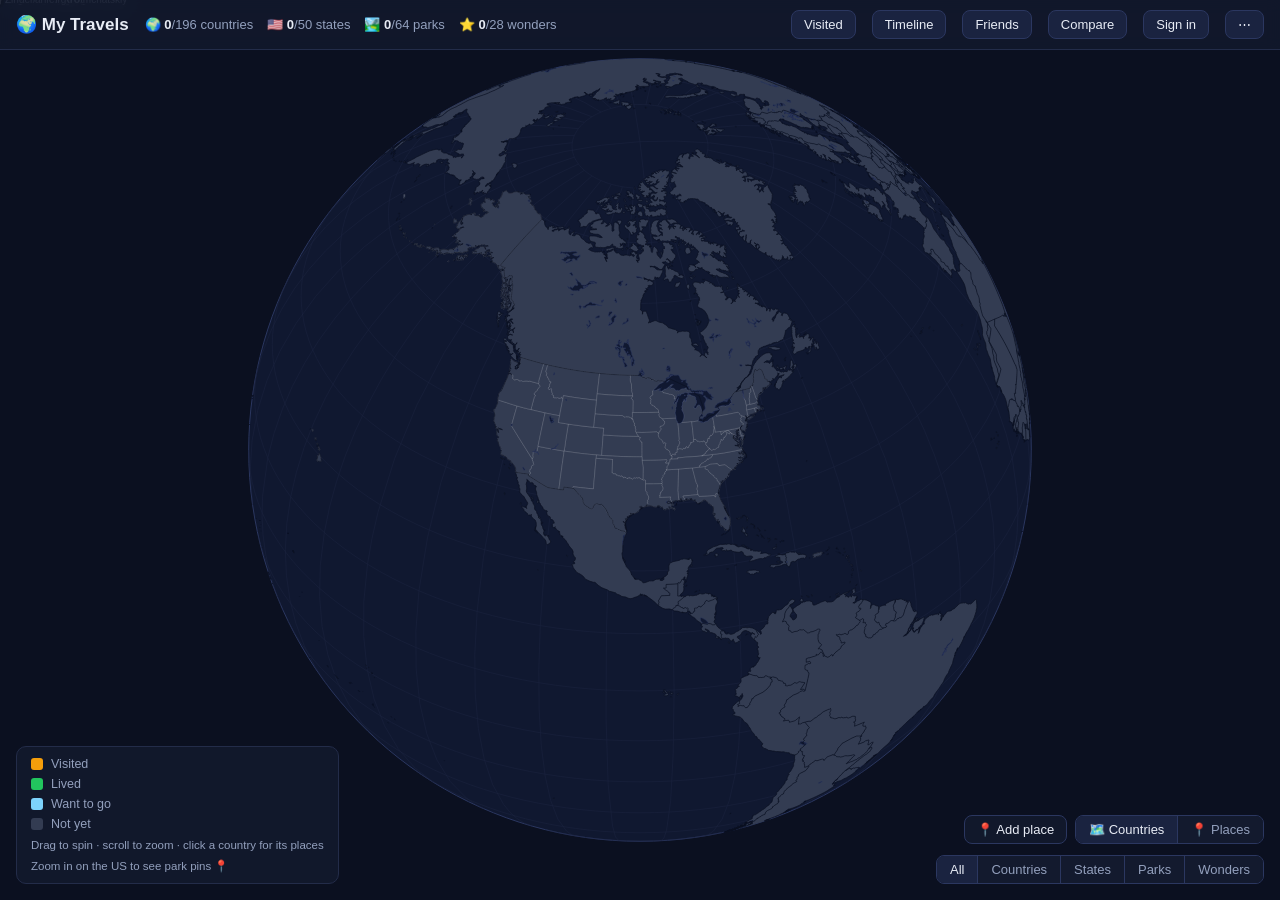
==== commit 5d17330c: "update Co-Authored-By: Claude Opus 5.5 <noreply@anthropic.com>" ====
--- a/index.html
+++ b/index.html
@@ -5,7 +5,7 @@
   <meta name="viewport" content="width=device-width, initial-scale=1.0, maximum-scale=1.0, user-scalable=no">
   <title>My Travels</title>
   <link rel="icon" href="data:image/svg+xml,<svg xmlns='http://www.w3.org/2000/svg' viewBox='0 0 100 100'><text y='.9em' font-size='90'>🌍</text></svg>">
-  <link rel="stylesheet" href="css/style.css?v=26">
+  <link rel="stylesheet" href="css/style.css?v=29">
 </head>
 <body>
   <div class="topbar">
@@ -27,6 +27,14 @@
     </div>
   </div>
 
+  <div class="map-tools" id="map-tools">
+    <button class="btn" id="btn-add-place" title="Search any city, region or island">📍 Add place</button>
+    <div class="seg" id="map-mode">
+      <button data-map="countries" class="active" title="Countries filled in, your places pinned on top">🗺️ Countries</button>
+      <button data-map="places" title="Only the exact places you've been and want to go">📍 Places</button>
+    </div>
+  </div>
+
   <div class="seg seg-float" id="view-toggle">
     <button data-mode="all" class="active">All</button>
     <button data-mode="countries">Countries</button>
@@ -42,7 +50,8 @@
     <div class="row"><span class="swatch" style="background: var(--lived)"></span> Lived</div>
     <div class="row"><span class="swatch" style="background: var(--want)"></span> Want to go</div>
     <div class="row"><span class="swatch" style="background: var(--land)"></span> Not yet</div>
-    <div class="hint">Drag to spin · scroll to zoom · click to mark</div>
+    <div class="row places-only"><span class="swatch faint"></span> Been, no places added yet</div>
+    <div class="hint">Drag to spin · scroll to zoom · click a country for its places</div>
     <div class="hint" id="park-hint">Zoom in on the US to see park pins 📍</div>
   </div>
 
@@ -118,6 +127,21 @@
     </div>
   </div>
 
+  <div id="place-panel">
+    <button class="close" id="pp-close">✕</button>
+    <header>
+      <h3 id="pp-title"></h3>
+      <div class="pp-sub" id="pp-sub"></div>
+    </header>
+    <div class="pp-status" id="pp-status"></div>
+    <div class="pp-label" id="pp-list-label">Places</div>
+    <div id="pp-list"></div>
+    <div class="pp-search">
+      <input id="pp-search" type="search" autocomplete="off" spellcheck="false">
+      <div id="pp-results"></div>
+    </div>
+  </div>
+
   <script src="vendor/d3.v7.min.js"></script>
   <script src="vendor/topojson-client.min.js"></script>
   <script src="vendor/supabase.min.js"></script>
@@ -127,10 +151,11 @@
   <script src="js/continents.js?v=7"></script>
   <script src="js/parks.js?v=3"></script>
   <script src="js/landmarks.js?v=2"></script>
-  <script src="js/store.js?v=9"></script>
+  <script src="js/places.js?v=1"></script>
+  <script src="js/store.js?v=10"></script>
   <script src="js/account.js?v=2"></script>
   <script src="js/friends.js?v=4"></script>
   <script src="js/compare.js?v=2"></script>
-  <script src="js/app.js?v=21"></script>
+  <script src="js/app.js?v=26"></script>
 </body>
 </html>
--- a/css/style.css
+++ b/css/style.css
@@ -147,6 +147,8 @@
 .status-visited { fill: var(--visited); }
 .status-lived { fill: var(--lived); }
 .status-want { fill: var(--want); }
+/* Places mode: been somewhere but no places pinned there yet */
+.status-faint { fill: color-mix(in srgb, var(--visited) 22%, var(--land)); }
 
 /* Compare mode: blue = both, orange = person A, green = person B */
 .cmp-none { fill: var(--land); }
@@ -167,8 +169,20 @@
 .city.capital circle { fill: #fff; }
 .city.capital text { font-weight: 700; font-size: 10.5px; }
 
-.park { cursor: pointer; }
-.park .pin-body { stroke: #0b1020; stroke-width: 1; }
+/* Pins: the 📍 emoji everywhere. --tint recolors it per status (it's
+   naturally red = been); hover adds a soft glow on top of the tint. */
+.park { cursor: pointer; --tint: brightness(1); }
+.park .pin-emoji { font-size: 24px; filter: var(--tint) drop-shadow(0 1px 1.5px #000a); }
+.park:hover .pin-emoji { filter: var(--tint) brightness(1.2) drop-shadow(0 0 3px #fff8); }
+.park.st-none { --tint: grayscale(1) brightness(0.95); }
+.park.st-none .pin-emoji { opacity: 0.8; }
+.park.st-lived { --tint: hue-rotate(115deg) saturate(1.1) brightness(1.2); }
+.park.st-want { --tint: hue-rotate(200deg) saturate(0.85) brightness(1.35); }
+/* Compare colors come after the status rules — source order wins. */
+.park.cmp-both { --tint: hue-rotate(205deg) saturate(1.1) brightness(1.2); }
+.park.cmp-a { --tint: hue-rotate(35deg) saturate(1.2) brightness(1.25); }
+.park.cmp-b { --tint: hue-rotate(115deg) saturate(1.1) brightness(1.2); }
+.park.cmp-none { --tint: grayscale(1) brightness(0.95); }
 
 /* Pin name labels: shown/hidden per frame by the declutter pass in app.js */
 .park-label {
@@ -181,21 +195,6 @@
   stroke-width: 2.5px;
 }
 
-.pin-star {
-  font-size: 9px;
-  font-weight: 700;
-  fill: #0b1020;
-  pointer-events: none;
-}
-.park .pin-body { fill: #7c8db0; }
-.park.st-visited .pin-body { fill: #ef4444; }
-.park.st-want .pin-body { fill: var(--want); }
-/* Compare colors come after the status rules — source order wins. */
-.park.cmp-both .pin-body { fill: var(--accent); }
-.park.cmp-a .pin-body { fill: var(--visited); }
-.park.cmp-b .pin-body { fill: var(--lived); }
-.park.cmp-none .pin-body { fill: #7c8db0; }
-.park:hover .pin-body { stroke: #fff; }
 
 /* Pin groups: count bubble for pins too close together to tell apart */
 .pin-group { cursor: pointer; }
@@ -860,4 +859,123 @@
   .modal input, .compare-pick select { font-size: 16px; }
 
   #park-card { right: 8px; left: 8px; top: auto; bottom: 64px; width: auto; }
-}
+
+}
+
+/* ---------- places: map mode switch + add button ---------- */
+.map-tools {
+  position: fixed;
+  right: 16px;
+  bottom: 56px;
+  z-index: 10;
+  display: flex;
+  gap: 8px;
+  align-items: center;
+}
+.map-tools .seg, .map-tools .btn {
+  background: color-mix(in srgb, var(--panel) 85%, transparent);
+  backdrop-filter: blur(8px);
+}
+/* Places mode: the layer filter bar and its hints don't apply */
+body.places-mode #view-toggle,
+body.places-mode #park-hint { display: none !important; }
+body.places-mode .map-tools { bottom: 16px; }
+.legend .places-only { display: none; }
+body.places-mode .legend .places-only { display: flex; }
+.legend .swatch.faint { background: color-mix(in srgb, var(--visited) 22%, var(--land)); }
+
+/* ---------- place panel ---------- */
+#place-panel {
+  position: fixed;
+  right: 16px;
+  top: 64px;
+  z-index: 15;
+  width: 340px;
+  max-height: calc(100vh - 150px);
+  overflow-y: auto;
+  background: var(--panel);
+  border: 1px solid #2b3760;
+  border-radius: 12px;
+  padding: 14px 14px 12px;
+  display: none;
+  box-shadow: 0 12px 32px #0008;
+}
+#place-panel.open { display: block; }
+#place-panel .close {
+  position: absolute; top: 10px; right: 10px;
+  background: none; border: none; color: var(--muted);
+  cursor: pointer; font-size: 14px;
+}
+#place-panel h3 { font-size: 16px; display: flex; align-items: center; gap: 8px; padding-right: 24px; }
+.pp-sub { color: var(--muted); font-size: 12.5px; margin: 3px 0 10px; }
+.pp-status {
+  display: flex; align-items: center; gap: 8px;
+  padding: 8px 0 10px; border-bottom: 1px solid #232c49; margin-bottom: 8px;
+}
+.pp-note { color: var(--muted); font-size: 12px; }
+.pp-label {
+  font-size: 11px; font-weight: 600; letter-spacing: 0.06em;
+  text-transform: uppercase; color: #6b7894; margin: 4px 0 4px;
+}
+.pp-label.inline { margin: 0 auto 0 0; }
+.pp-row {
+  display: flex; align-items: center; gap: 8px;
+  padding: 6px 6px; margin: 0 -6px; border-radius: 8px;
+}
+.pp-row:hover { background: #ffffff08; }
+.pp-row.highlight { background: color-mix(in srgb, var(--accent) 16%, transparent); }
+.pp-dot { width: 10px; height: 10px; border-radius: 50%; flex: none; background: #7c8db0; box-shadow: 0 0 0 2px #0b1020; }
+.pp-dot.st-visited { background: #ef4444; }
+.pp-dot.st-lived { background: var(--lived); }
+.pp-dot.st-want { background: var(--want); }
+.pp-row.result .pp-dot, .pp-dot.st-none { background: transparent; box-shadow: inset 0 0 0 1.5px #4a5675; }
+.pp-name { flex: 1; min-width: 0; cursor: pointer; line-height: 1.25; }
+.pp-name b { display: block; font-size: 13.5px; font-weight: 600; overflow: hidden; text-overflow: ellipsis; white-space: nowrap; }
+.pp-name span { display: block; font-size: 11.5px; color: var(--muted); overflow: hidden; text-overflow: ellipsis; white-space: nowrap; }
+.pp-chips { display: flex; gap: 3px; flex: none; }
+.pp-chip {
+  background: var(--panel-2); color: var(--muted);
+  border: 1px solid #2b3760; border-radius: 999px;
+  padding: 3px 8px; font-size: 11.5px; cursor: pointer;
+}
+.pp-chip:hover { color: var(--text); border-color: #3b4a7a; }
+.pp-chip.active.st-visited { background: #ef4444; border-color: #ef4444; color: #fff; font-weight: 600; }
+.pp-chip.active.st-lived { background: var(--lived); border-color: var(--lived); color: #06200f; font-weight: 600; }
+.pp-chip.active.st-want { background: var(--want); border-color: var(--want); color: #082030; font-weight: 600; }
+.pp-icon {
+  background: none; border: none; color: var(--muted);
+  cursor: pointer; font-size: 13px; padding: 2px 4px; flex: none;
+}
+.pp-icon:hover { color: var(--text); }
+.pp-search { margin-top: 10px; }
+#pp-search {
+  width: 100%;
+  padding: 8px 10px;
+  background: var(--bg);
+  border: 1px solid #2b3760;
+  border-radius: 8px;
+  color: var(--text);
+  font-size: 13.5px;
+}
+#pp-search:focus { outline: none; border-color: var(--accent); }
+#pp-results { margin-top: 6px; }
+.pp-empty { color: var(--muted); font-size: 12.5px; padding: 6px 0; }
+
+@media (max-width: 640px) {
+  .map-tools { right: 8px; bottom: 48px; }
+  body.places-mode .map-tools { bottom: 8px; }
+  .map-tools .btn { font-size: 12px; padding: 5px 9px; }
+  #place-panel { right: 8px; left: 8px; top: auto; bottom: 92px; width: auto; max-height: 55vh; }
+  #pp-search { font-size: 16px; }
+}
+
+/* ---------- visited page: places tab ---------- */
+.place-country { margin-bottom: 18px; max-width: 720px; }
+.place-country h2.continent { display: flex; align-items: center; gap: 8px; }
+.place-count { margin-left: auto; font-size: 12.5px; font-weight: 500; color: var(--muted); }
+.place-line {
+  display: flex; align-items: center; gap: 10px;
+  padding: 8px 10px; border-radius: 8px;
+  background: var(--panel); border: 1px solid #232c49; margin-bottom: 6px;
+}
+.place-when { font-size: 12px; color: var(--muted); white-space: nowrap; }
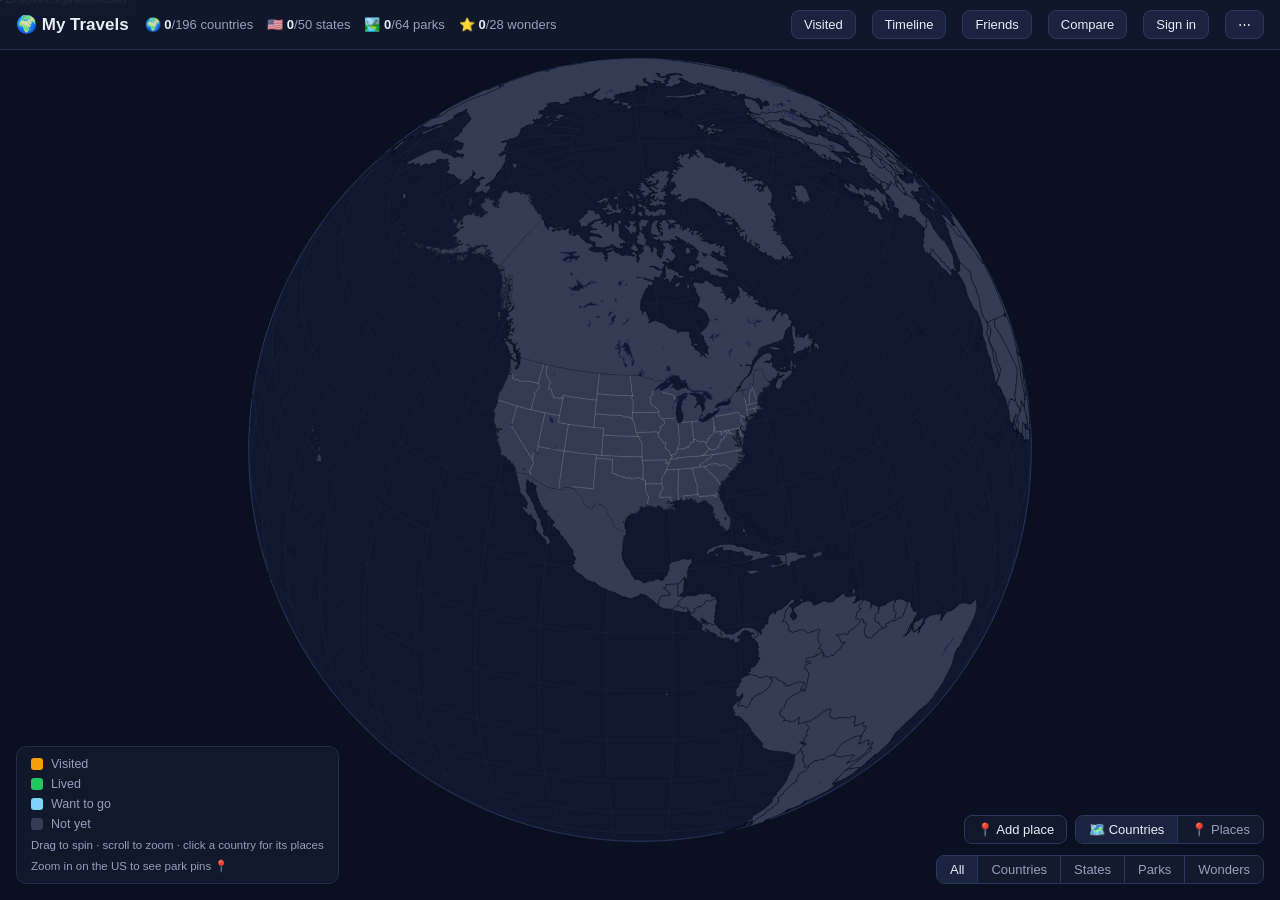
==== commit 036df02e: "update Co-Authored-By: Claude Opus 5.5 <noreply@anthropic.com>" ====
--- a/index.html
+++ b/index.html
@@ -5,7 +5,7 @@
   <meta name="viewport" content="width=device-width, initial-scale=1.0, maximum-scale=1.0, user-scalable=no">
   <title>My Travels</title>
   <link rel="icon" href="data:image/svg+xml,<svg xmlns='http://www.w3.org/2000/svg' viewBox='0 0 100 100'><text y='.9em' font-size='90'>🌍</text></svg>">
-  <link rel="stylesheet" href="css/style.css?v=29">
+  <link rel="stylesheet" href="css/style.css?v=30">
 </head>
 <body>
   <div class="topbar">
@@ -156,6 +156,6 @@
   <script src="js/account.js?v=2"></script>
   <script src="js/friends.js?v=4"></script>
   <script src="js/compare.js?v=2"></script>
-  <script src="js/app.js?v=26"></script>
+  <script src="js/app.js?v=27"></script>
 </body>
 </html>
--- a/css/style.css
+++ b/css/style.css
@@ -169,20 +169,8 @@
 .city.capital circle { fill: #fff; }
 .city.capital text { font-weight: 700; font-size: 10.5px; }
 
-/* Pins: the 📍 emoji everywhere. --tint recolors it per status (it's
-   naturally red = been); hover adds a soft glow on top of the tint. */
-.park { cursor: pointer; --tint: brightness(1); }
-.park .pin-emoji { font-size: 24px; filter: var(--tint) drop-shadow(0 1px 1.5px #000a); }
-.park:hover .pin-emoji { filter: var(--tint) brightness(1.2) drop-shadow(0 0 3px #fff8); }
-.park.st-none { --tint: grayscale(1) brightness(0.95); }
-.park.st-none .pin-emoji { opacity: 0.8; }
-.park.st-lived { --tint: hue-rotate(115deg) saturate(1.1) brightness(1.2); }
-.park.st-want { --tint: hue-rotate(200deg) saturate(0.85) brightness(1.35); }
-/* Compare colors come after the status rules — source order wins. */
-.park.cmp-both { --tint: hue-rotate(205deg) saturate(1.1) brightness(1.2); }
-.park.cmp-a { --tint: hue-rotate(35deg) saturate(1.2) brightness(1.25); }
-.park.cmp-b { --tint: hue-rotate(115deg) saturate(1.1) brightness(1.2); }
-.park.cmp-none { --tint: grayscale(1) brightness(0.95); }
+.park { cursor: pointer; }
+.park .pin-body { stroke: #0b1020; stroke-width: 1; }
 
 /* Pin name labels: shown/hidden per frame by the declutter pass in app.js */
 .park-label {
@@ -195,6 +183,23 @@
   stroke-width: 2.5px;
 }
 
+.pin-star {
+  font-size: 9px;
+  font-weight: 700;
+  fill: #0b1020;
+  pointer-events: none;
+}
+.park .pin-body { fill: #7c8db0; }
+.park.st-visited .pin-body { fill: #ef4444; }
+.park.st-want .pin-body { fill: var(--want); }
+.park.st-lived .pin-body { fill: var(--lived); }
+.place-pin .pin-dot { fill: #fff; pointer-events: none; }
+/* Compare colors come after the status rules — source order wins. */
+.park.cmp-both .pin-body { fill: var(--accent); }
+.park.cmp-a .pin-body { fill: var(--visited); }
+.park.cmp-b .pin-body { fill: var(--lived); }
+.park.cmp-none .pin-body { fill: #7c8db0; }
+.park:hover .pin-body { stroke: #fff; }
 
 /* Pin groups: count bubble for pins too close together to tell apart */
 .pin-group { cursor: pointer; }
